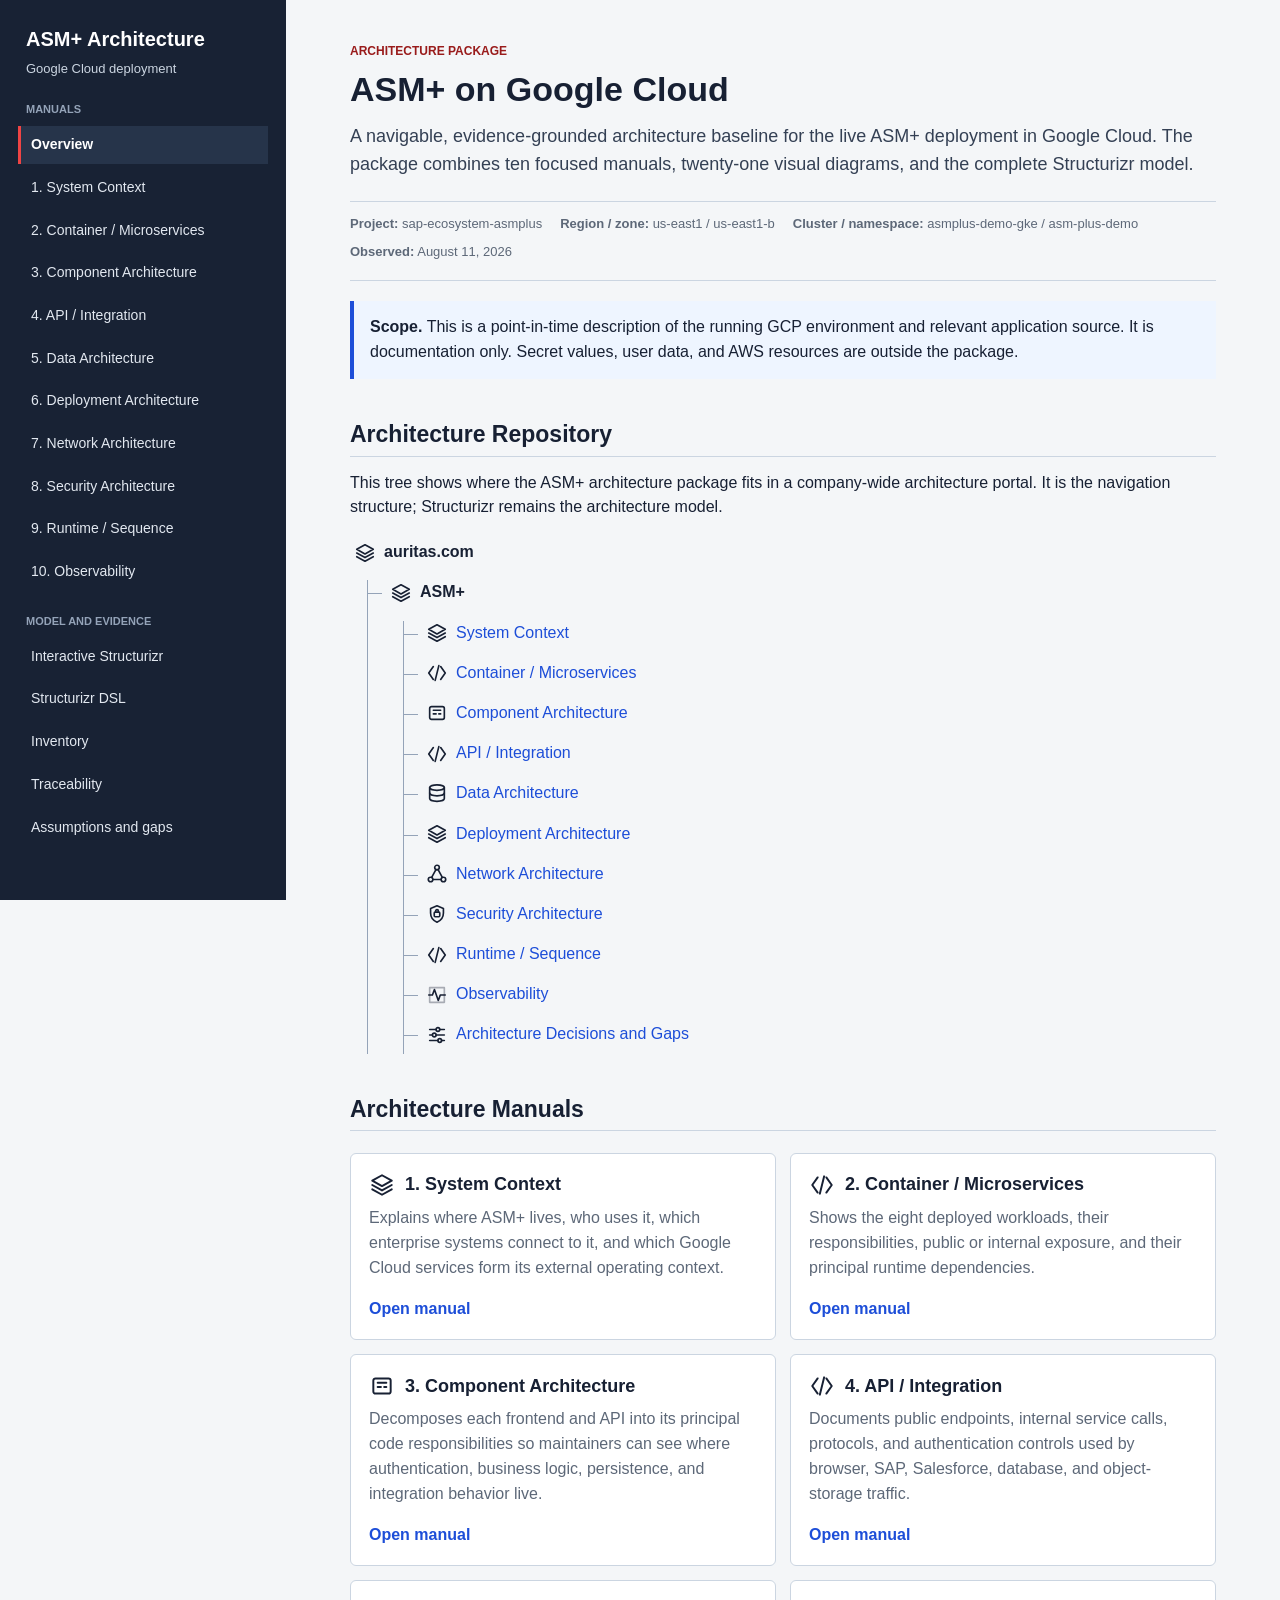
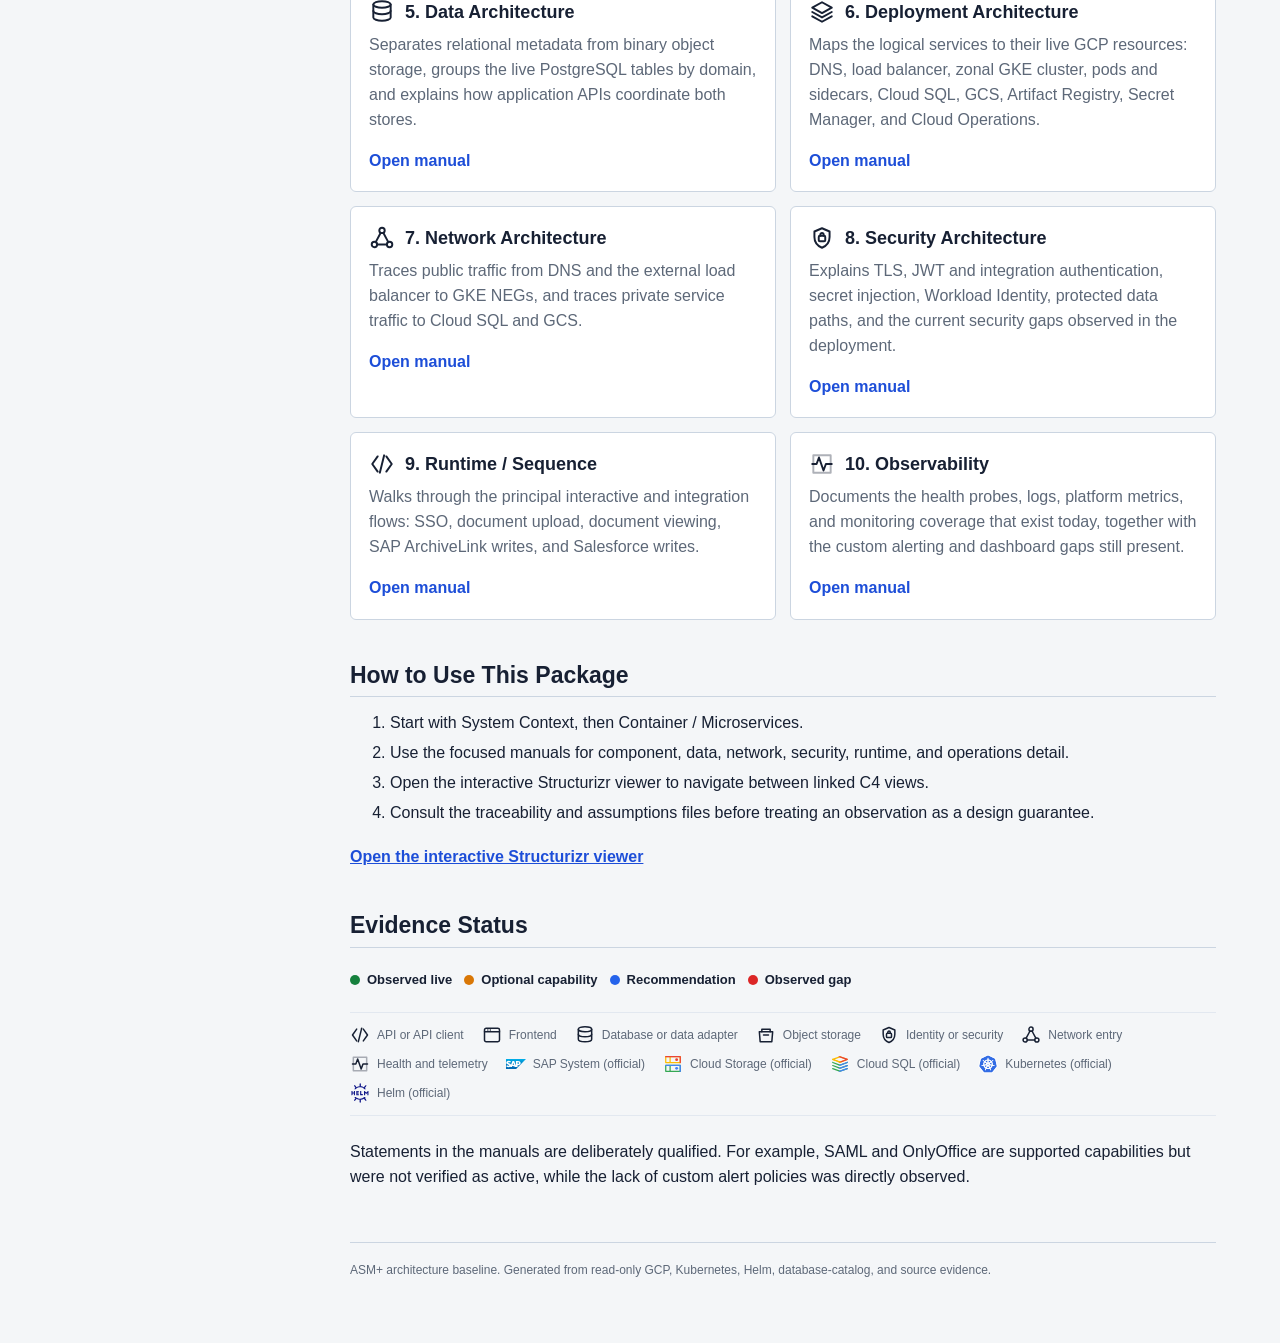
==== index.html @ f62ae991 "Publish hardened ASM+ GCP architecture" ====
<!doctype html>
<html lang="en">
<head>
  <meta charset="utf-8">
  <meta name="viewport" content="width=device-width, initial-scale=1">
  <meta name="description" content="ASM+ on Google Cloud architecture documentation">
  <title>Overview | ASM+ Architecture</title>
  <link rel="stylesheet" href="assets/styles.css">
</head>
<body>
  <a class="skip-link" href="#content">Skip to content</a>
  <div class="layout">
    <aside class="sidebar">
    <a class="brand" href="index.html">ASM+ Architecture</a>
    <p class="brand-subtitle">Google Cloud deployment</p>
    <p class="nav-label">Manuals</p>
    <ul class="nav-list">
      <li><a href="index.html" aria-current="page">Overview</a></li>
      <li><a href="manuals/01-system-context.html">1. System Context</a></li>
<li><a href="manuals/02-container-microservices.html">2. Container / Microservices</a></li>
<li><a href="manuals/03-component-architecture.html">3. Component Architecture</a></li>
<li><a href="manuals/04-api-integration.html">4. API / Integration</a></li>
<li><a href="manuals/05-data-architecture.html">5. Data Architecture</a></li>
<li><a href="manuals/06-deployment-architecture.html">6. Deployment Architecture</a></li>
<li><a href="manuals/07-network-architecture.html">7. Network Architecture</a></li>
<li><a href="manuals/08-security-architecture.html">8. Security Architecture</a></li>
<li><a href="manuals/09-runtime-sequences.html">9. Runtime / Sequence</a></li>
<li><a href="manuals/10-observability.html">10. Observability</a></li>
    </ul>
    <p class="nav-label">Model and evidence</p>
    <ul class="nav-list">
      <li><a href="structurizr-site/index.html">Interactive Structurizr</a></li>
      <li><a href="workspace.dsl">Structurizr DSL</a></li>
      <li><a href="architecture-inventory.md">Inventory</a></li>
      <li><a href="traceability-matrix.md">Traceability</a></li>
      <li><a href="assumptions-and-gaps.md">Assumptions and gaps</a></li>
    </ul>
  </aside>
    <main class="main" id="content">
      <div class="content">
  <p class="eyebrow">Architecture package</p>
  <h1>ASM+ on Google Cloud</h1>
  <p class="lead">A navigable, evidence-grounded architecture baseline for the live ASM+ deployment in Google Cloud. The package combines ten focused manuals, twenty-one visual diagrams, and the complete Structurizr model.</p>
  <div class="meta-row"><span><strong>Project:</strong> sap-ecosystem-asmplus</span><span><strong>Region / zone:</strong> us-east1 / us-east1-b</span><span><strong>Cluster / namespace:</strong> asmplus-demo-gke / asm-plus-demo</span><span><strong>Observed:</strong> August 11, 2026</span></div>
  <div class="notice"><strong>Scope.</strong> This is a point-in-time description of the running GCP environment and relevant application source. It is documentation only. Secret values, user data, and AWS resources are outside the package.</div>
  <section>
    <h2>Architecture Repository</h2>
    <p>This tree shows where the ASM+ architecture package fits in a company-wide architecture portal. It is the navigation structure; Structurizr remains the architecture model.</p>
    <nav class="architecture-tree" aria-label="Architecture repository structure">
  <div class="tree-root"><img src="assets/icons/system.svg" alt=""><strong>auritas.com</strong></div>
  <ul>
    <li><span><img src="assets/icons/system.svg" alt=""><strong>ASM+</strong></span>
      <ul>
        <li><a href="manuals/01-system-context.html"><img src="assets/icons/system.svg" alt="">System Context</a></li>
<li><a href="manuals/02-container-microservices.html"><img src="assets/icons/api.svg" alt="">Container / Microservices</a></li>
<li><a href="manuals/03-component-architecture.html"><img src="assets/icons/component.svg" alt="">Component Architecture</a></li>
<li><a href="manuals/04-api-integration.html"><img src="assets/icons/api.svg" alt="">API / Integration</a></li>
<li><a href="manuals/05-data-architecture.html"><img src="assets/icons/database.svg" alt="">Data Architecture</a></li>
<li><a href="manuals/06-deployment-architecture.html"><img src="assets/icons/system.svg" alt="">Deployment Architecture</a></li>
<li><a href="manuals/07-network-architecture.html"><img src="assets/icons/network.svg" alt="">Network Architecture</a></li>
<li><a href="manuals/08-security-architecture.html"><img src="assets/icons/security.svg" alt="">Security Architecture</a></li>
<li><a href="manuals/09-runtime-sequences.html"><img src="assets/icons/api.svg" alt="">Runtime / Sequence</a></li>
<li><a href="manuals/10-observability.html"><img src="assets/icons/observability.svg" alt="">Observability</a></li>
        <li><a href="assumptions-and-gaps.md"><img src="assets/icons/configuration.svg" alt="">Architecture Decisions and Gaps</a></li>
      </ul>
    </li>
  </ul>
</nav>
  </section>
  <section>
    <h2>Architecture Manuals</h2>
    <div class="manual-grid"><article class="manual-card"><div class="manual-card-heading"><img src="assets/icons/system.svg" alt=""><h2>1. System Context</h2></div><p>Explains where ASM+ lives, who uses it, which enterprise systems connect to it, and which Google Cloud services form its external operating context.</p><a href="manuals/01-system-context.html">Open manual</a></article>
<article class="manual-card"><div class="manual-card-heading"><img src="assets/icons/api.svg" alt=""><h2>2. Container / Microservices</h2></div><p>Shows the eight deployed workloads, their responsibilities, public or internal exposure, and their principal runtime dependencies.</p><a href="manuals/02-container-microservices.html">Open manual</a></article>
<article class="manual-card"><div class="manual-card-heading"><img src="assets/icons/component.svg" alt=""><h2>3. Component Architecture</h2></div><p>Decomposes each frontend and API into its principal code responsibilities so maintainers can see where authentication, business logic, persistence, and integration behavior live.</p><a href="manuals/03-component-architecture.html">Open manual</a></article>
<article class="manual-card"><div class="manual-card-heading"><img src="assets/icons/api.svg" alt=""><h2>4. API / Integration</h2></div><p>Documents public endpoints, internal service calls, protocols, and authentication controls used by browser, SAP, Salesforce, database, and object-storage traffic.</p><a href="manuals/04-api-integration.html">Open manual</a></article>
<article class="manual-card"><div class="manual-card-heading"><img src="assets/icons/database.svg" alt=""><h2>5. Data Architecture</h2></div><p>Separates relational metadata from binary object storage, groups the live PostgreSQL tables by domain, and explains how application APIs coordinate both stores.</p><a href="manuals/05-data-architecture.html">Open manual</a></article>
<article class="manual-card"><div class="manual-card-heading"><img src="assets/icons/system.svg" alt=""><h2>6. Deployment Architecture</h2></div><p>Maps the logical services to their live GCP resources: DNS, load balancer, zonal GKE cluster, pods and sidecars, Cloud SQL, GCS, Artifact Registry, Secret Manager, and Cloud Operations.</p><a href="manuals/06-deployment-architecture.html">Open manual</a></article>
<article class="manual-card"><div class="manual-card-heading"><img src="assets/icons/network.svg" alt=""><h2>7. Network Architecture</h2></div><p>Traces public traffic from DNS and the external load balancer to GKE NEGs, and traces private service traffic to Cloud SQL and GCS.</p><a href="manuals/07-network-architecture.html">Open manual</a></article>
<article class="manual-card"><div class="manual-card-heading"><img src="assets/icons/security.svg" alt=""><h2>8. Security Architecture</h2></div><p>Explains TLS, JWT and integration authentication, secret injection, Workload Identity, protected data paths, and the current security gaps observed in the deployment.</p><a href="manuals/08-security-architecture.html">Open manual</a></article>
<article class="manual-card"><div class="manual-card-heading"><img src="assets/icons/api.svg" alt=""><h2>9. Runtime / Sequence</h2></div><p>Walks through the principal interactive and integration flows: SSO, document upload, document viewing, SAP ArchiveLink writes, and Salesforce writes.</p><a href="manuals/09-runtime-sequences.html">Open manual</a></article>
<article class="manual-card"><div class="manual-card-heading"><img src="assets/icons/observability.svg" alt=""><h2>10. Observability</h2></div><p>Documents the health probes, logs, platform metrics, and monitoring coverage that exist today, together with the custom alerting and dashboard gaps still present.</p><a href="manuals/10-observability.html">Open manual</a></article></div>
  </section>
  <section>
    <h2>How to Use This Package</h2>
    <ol>
      <li>Start with System Context, then Container / Microservices.</li>
      <li>Use the focused manuals for component, data, network, security, runtime, and operations detail.</li>
      <li>Open the interactive Structurizr viewer to navigate between linked C4 views.</li>
      <li>Consult the traceability and assumptions files before treating an observation as a design guarantee.</li>
    </ol>
    <p><a href="structurizr-site/index.html"><strong>Open the interactive Structurizr viewer</strong></a></p>
  </section>
  <section>
    <h2>Evidence Status</h2>
    <div class="status-key"><span class="status observed">Observed live</span><span class="status optional">Optional capability</span><span class="status recommendation">Recommendation</span><span class="status gap">Observed gap</span></div>
    <div class="icon-legend" aria-label="Diagram icon key"><span class="icon-legend-item"><img src="assets/icons/api.svg" alt="">API or API client</span><span class="icon-legend-item"><img src="assets/icons/frontend.svg" alt="">Frontend</span><span class="icon-legend-item"><img src="assets/icons/database.svg" alt="">Database or data adapter</span><span class="icon-legend-item"><img src="assets/icons/object-storage.svg" alt="">Object storage</span><span class="icon-legend-item"><img src="assets/icons/security.svg" alt="">Identity or security</span><span class="icon-legend-item"><img src="assets/icons/network.svg" alt="">Network entry</span><span class="icon-legend-item"><img src="assets/icons/observability.svg" alt="">Health and telemetry</span><span class="icon-legend-item"><img src="assets/icons/vendors/sap.svg" alt="">SAP System (official)</span><span class="icon-legend-item"><img src="assets/icons/vendors/gcp-cloud-storage.svg" alt="">Cloud Storage (official)</span><span class="icon-legend-item"><img src="assets/icons/vendors/gcp-cloud-sql.svg" alt="">Cloud SQL (official)</span><span class="icon-legend-item"><img src="assets/icons/vendors/kubernetes.svg" alt="">Kubernetes (official)</span><span class="icon-legend-item"><img src="assets/icons/vendors/helm.svg" alt="">Helm (official)</span></div>
    <p>Statements in the manuals are deliberately qualified. For example, SAML and OnlyOffice are supported capabilities but were not verified as active, while the lack of custom alert policies was directly observed.</p>
  </section>
  <footer class="page-footer">ASM+ architecture baseline. Generated from read-only GCP, Kubernetes, Helm, database-catalog, and source evidence.</footer></div>
    </main>
  </div>
  <script src="assets/site.js"></script>
</body>
</html>
---- assets/styles.css ----
:root {
  color-scheme: light;
  --ink: #172033;
  --muted: #5d6878;
  --line: #cbd5e1;
  --soft-line: #e2e8f0;
  --paper: #ffffff;
  --canvas: #f4f6f8;
  --nav: #182234;
  --nav-active: #b91c1c;
  --blue: #1d4ed8;
  --green: #166534;
  --amber: #92400e;
  --red: #991b1b;
}

* { box-sizing: border-box; }

html { scroll-behavior: smooth; }

body {
  margin: 0;
  color: var(--ink);
  background: var(--canvas);
  font-family: Arial, Helvetica, sans-serif;
  font-size: 16px;
  line-height: 1.55;
}

a { color: var(--blue); }
a:hover { text-decoration-thickness: 2px; }

.layout {
  min-height: 100vh;
  display: grid;
  grid-template-columns: 286px minmax(0, 1fr);
}

.sidebar {
  position: sticky;
  top: 0;
  height: 100vh;
  overflow-y: auto;
  background: var(--nav);
  color: #ffffff;
  padding: 24px 18px;
}

.brand {
  display: block;
  color: #ffffff;
  font-size: 20px;
  font-weight: 700;
  text-decoration: none;
  margin: 0 8px 4px;
}

.brand-subtitle {
  color: #cbd5e1;
  font-size: 13px;
  margin: 0 8px 22px;
}

.nav-label {
  color: #94a3b8;
  font-size: 11px;
  font-weight: 700;
  text-transform: uppercase;
  margin: 22px 8px 8px;
}

.nav-list {
  list-style: none;
  padding: 0;
  margin: 0;
}

.nav-list a {
  display: block;
  color: #e2e8f0;
  text-decoration: none;
  padding: 8px 10px;
  border-left: 3px solid transparent;
  font-size: 14px;
}

.nav-list a:hover {
  color: #ffffff;
  background: #243249;
}

.nav-list a[aria-current="page"] {
  color: #ffffff;
  background: #26344a;
  border-left-color: #ef4444;
  font-weight: 700;
}

.main {
  min-width: 0;
  padding: 42px clamp(24px, 5vw, 72px) 64px;
}

.content {
  width: min(1180px, 100%);
  margin: 0 auto;
}

.eyebrow {
  color: var(--red);
  font-size: 12px;
  font-weight: 700;
  text-transform: uppercase;
  margin: 0 0 8px;
}

h1, h2, h3 {
  letter-spacing: 0;
  line-height: 1.2;
}

h1 {
  font-size: 34px;
  margin: 0 0 14px;
}

.title-row {
  display: flex;
  align-items: flex-start;
  gap: 14px;
}

.title-row h1 { margin-bottom: 14px; }

.title-icon {
  width: 38px;
  height: 38px;
  flex: 0 0 38px;
  margin-top: 22px;
}

h2 {
  font-size: 23px;
  margin: 42px 0 14px;
  padding-bottom: 7px;
  border-bottom: 1px solid var(--line);
}

h3 {
  font-size: 18px;
  margin: 28px 0 10px;
}

p { margin: 0 0 16px; }

.lead {
  max-width: 900px;
  color: #344054;
  font-size: 18px;
  margin-bottom: 22px;
}

.meta-row {
  display: flex;
  flex-wrap: wrap;
  gap: 8px 18px;
  color: var(--muted);
  font-size: 13px;
  padding: 12px 0 18px;
  border-top: 1px solid var(--line);
  border-bottom: 1px solid var(--line);
}

.status-key {
  display: flex;
  flex-wrap: wrap;
  gap: 12px;
  margin: 22px 0;
}

.status {
  display: inline-flex;
  align-items: center;
  gap: 7px;
  font-size: 13px;
  font-weight: 700;
}

.status::before {
  content: "";
  width: 10px;
  height: 10px;
  border-radius: 50%;
  background: #64748b;
}

.status.observed::before { background: #15803d; }
.status.optional::before { background: #d97706; }
.status.recommendation::before { background: #2563eb; }
.status.gap::before { background: #dc2626; }

.icon-legend {
  display: flex;
  flex-wrap: wrap;
  gap: 9px 18px;
  padding: 12px 0;
  border-top: 1px solid var(--soft-line);
  border-bottom: 1px solid var(--soft-line);
  margin: 18px 0 24px;
}

.icon-legend-item {
  display: inline-flex;
  align-items: center;
  gap: 7px;
  color: var(--muted);
  font-size: 12px;
}

.icon-legend-item img {
  width: 20px;
  height: 20px;
}

.notice {
  border-left: 4px solid var(--blue);
  background: #eef5ff;
  padding: 14px 16px;
  margin: 20px 0;
}

.notice.warning {
  border-left-color: #d97706;
  background: #fff8e8;
}

.notice.risk {
  border-left-color: #dc2626;
  background: #fff1f2;
}

.diagram-block {
  margin: 24px 0 34px;
}

.diagram-frame {
  overflow: auto;
  background: var(--paper);
  border: 1px solid #94a3b8;
  padding: 14px;
}

.diagram-frame img {
  display: block;
  width: 100%;
  max-width: 100%;
  min-width: 720px;
  height: auto;
  margin: 0 auto;
  transition: opacity 140ms ease;
}

.diagram-frame a {
  display: block;
  cursor: zoom-in;
}

.diagram-frame a:hover img {
  opacity: 0.88;
}

.diagram-frame a:focus-visible {
  outline: 2px solid #1d4ed8;
  outline-offset: 3px;
}

.diagram-caption {
  color: var(--muted);
  font-size: 13px;
  margin: 8px 0 0;
}

.diagram-links {
  display: flex;
  flex-wrap: wrap;
  gap: 14px;
  font-size: 13px;
  margin-top: 8px;
}

.manual-grid,
.fact-grid {
  display: grid;
  grid-template-columns: repeat(2, minmax(0, 1fr));
  gap: 14px;
  margin: 22px 0;
}

.manual-card,
.fact {
  background: var(--paper);
  border: 1px solid var(--line);
  border-radius: 6px;
  padding: 18px;
}

.manual-card h2,
.fact h3 {
  border: 0;
  padding: 0;
  margin: 0 0 8px;
  font-size: 18px;
}

.manual-card-heading {
  display: flex;
  align-items: center;
  gap: 10px;
  margin-bottom: 8px;
}

.manual-card-heading img {
  width: 26px;
  height: 26px;
  flex: 0 0 26px;
}

.manual-card-heading h2 { margin: 0; }

.manual-card p,
.fact p { color: var(--muted); }

.manual-card a {
  font-weight: 700;
  text-decoration: none;
}

.architecture-tree {
  margin: 20px 0 30px;
  padding: 0 0 0 4px;
}

.architecture-tree ul {
  list-style: none;
  margin: 8px 0 0 13px;
  padding: 0 0 0 22px;
  border-left: 1px solid #94a3b8;
}

.architecture-tree li {
  position: relative;
  margin: 9px 0;
}

.architecture-tree li::before {
  content: "";
  position: absolute;
  left: -22px;
  top: 13px;
  width: 14px;
  border-top: 1px solid #94a3b8;
}

.architecture-tree a,
.architecture-tree span,
.tree-root {
  display: inline-flex;
  align-items: center;
  gap: 8px;
}

.architecture-tree a { text-decoration: none; }
.architecture-tree a:hover { text-decoration: underline; }

.architecture-tree img,
.tree-root img {
  width: 22px;
  height: 22px;
  flex: 0 0 22px;
}

table {
  width: 100%;
  border-collapse: collapse;
  background: var(--paper);
  margin: 0;
}

.table-scroll {
  max-width: 100%;
  overflow-x: auto;
  margin: 18px 0 26px;
}

th, td {
  border: 1px solid var(--line);
  padding: 9px 11px;
  text-align: left;
  vertical-align: top;
}

th {
  background: #edf1f5;
  font-size: 13px;
}

td { font-size: 14px; }

code {
  font-family: Consolas, "Courier New", monospace;
  font-size: 0.92em;
  background: #eef1f4;
  padding: 1px 4px;
}

pre {
  overflow: auto;
  color: #f8fafc;
  background: #172033;
  border: 1px solid #0f172a;
  padding: 14px;
  margin: 16px 0 24px;
}

pre code {
  color: inherit;
  background: transparent;
  padding: 0;
}

ul, ol { margin: 10px 0 20px; }
li { margin: 5px 0; }

.page-footer {
  color: var(--muted);
  font-size: 12px;
  margin-top: 52px;
  padding-top: 18px;
  border-top: 1px solid var(--line);
}

.skip-link {
  position: absolute;
  top: -100px;
  left: 12px;
  background: #ffffff;
  color: #000000;
  padding: 8px;
  z-index: 10;
}

.skip-link:focus { top: 12px; }

@media (max-width: 860px) {
  .layout { display: block; }
  .sidebar {
    position: static;
    height: auto;
    padding: 18px;
  }
  .nav-list {
    display: grid;
    grid-template-columns: repeat(2, minmax(0, 1fr));
  }
  .main { padding: 28px 18px 48px; }
  h1 { font-size: 28px; }
  .manual-grid, .fact-grid { grid-template-columns: 1fr; }
}

@media print {
  body { background: #ffffff; font-size: 11pt; }
  .layout { display: block; }
  .sidebar { display: none; }
  .main { padding: 0; }
  a { color: #000000; text-decoration: none; }
  .diagram-frame { overflow: visible; }
  .diagram-frame img { width: 100%; min-width: 0; }
  .table-scroll { overflow: visible; }
  .notice, .manual-card, .fact { break-inside: avoid; }
}
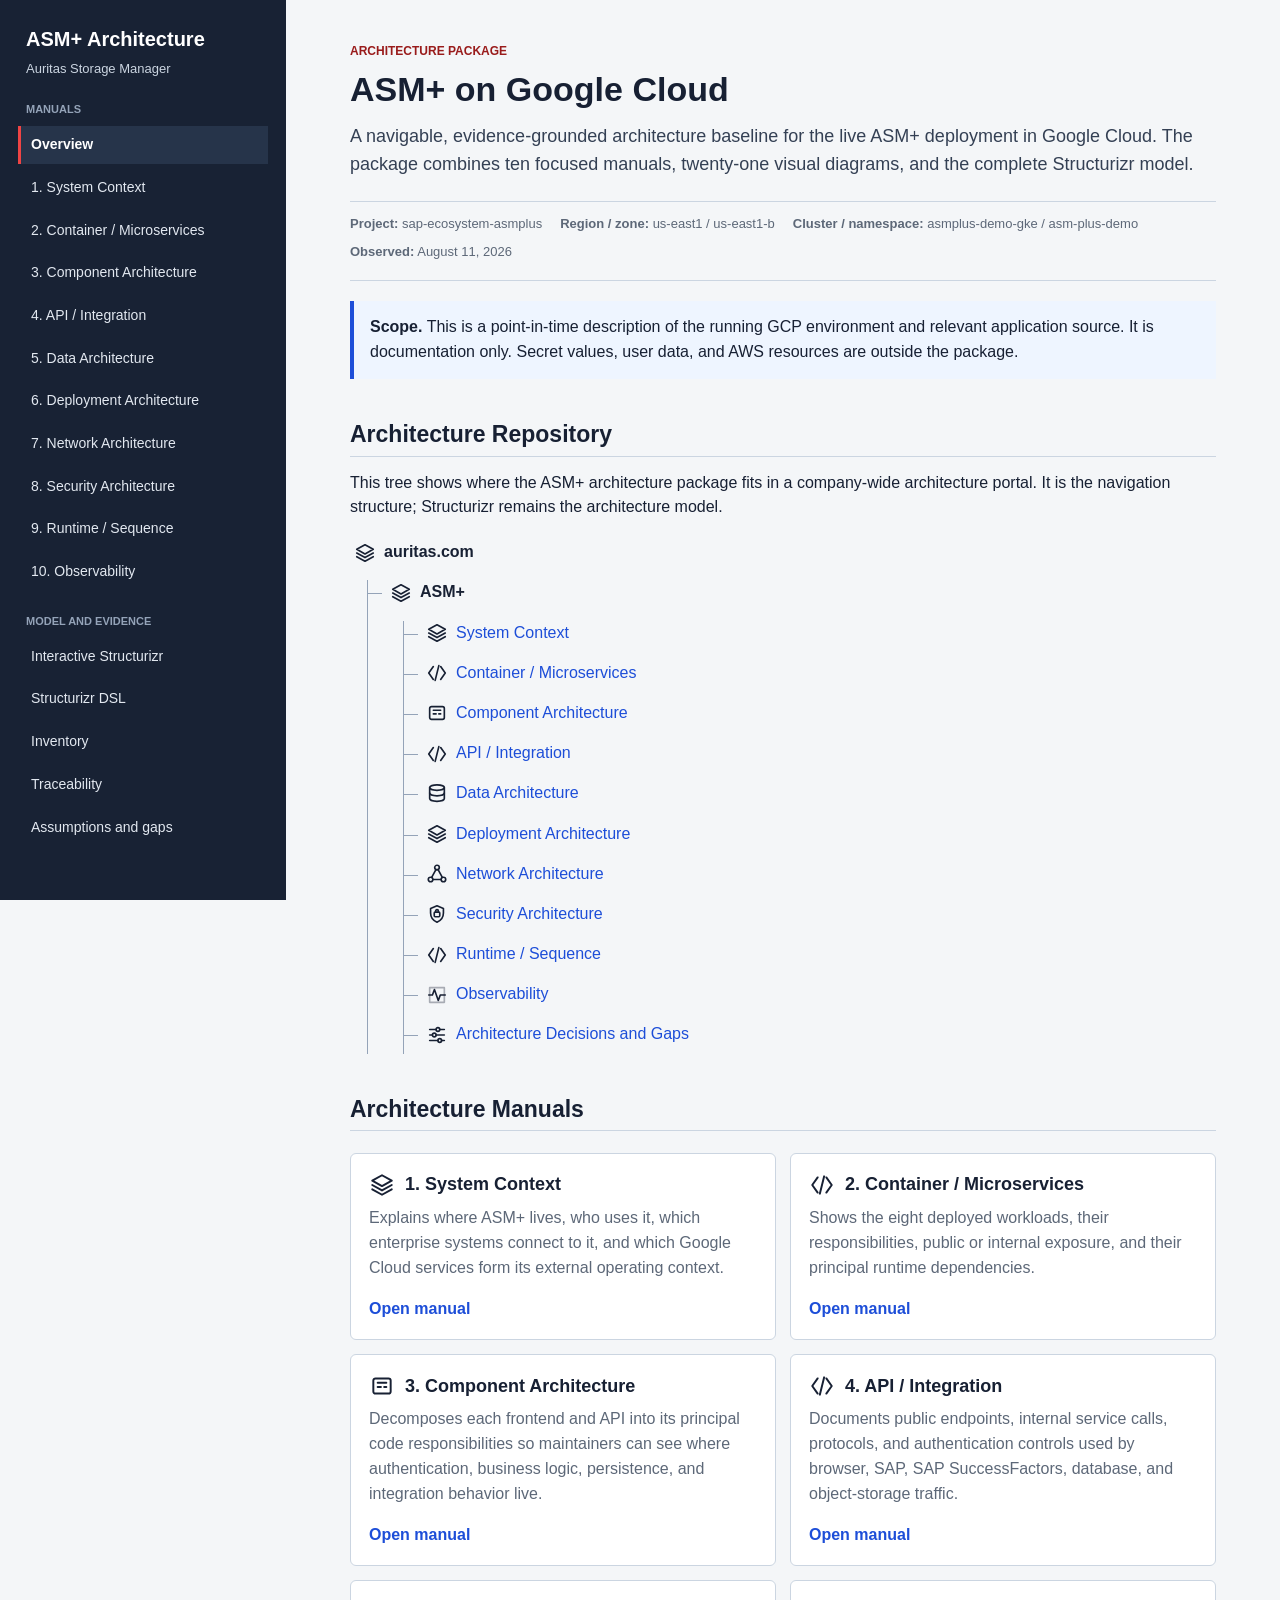
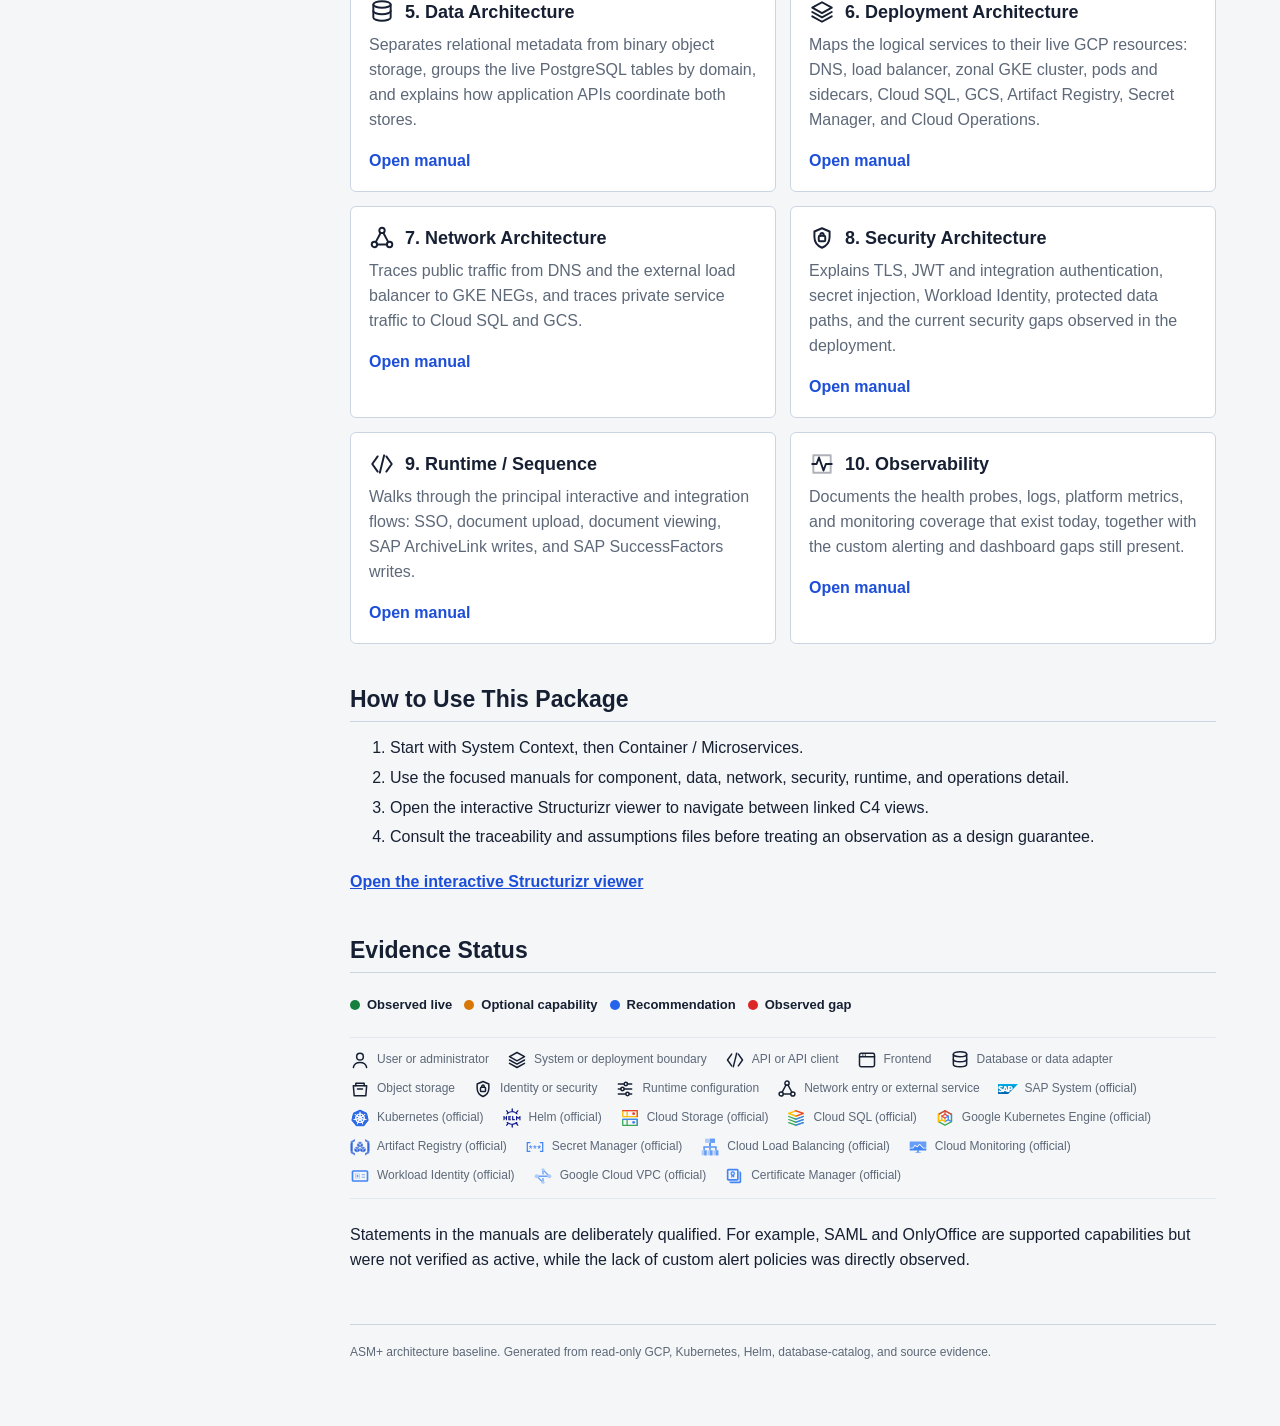
==== commit 14548b93: "Update ASM+ architecture documentation" ====
--- a/index.html
+++ b/index.html
@@ -12,7 +12,7 @@
   <div class="layout">
     <aside class="sidebar">
     <a class="brand" href="index.html">ASM+ Architecture</a>
-    <p class="brand-subtitle">Google Cloud deployment</p>
+    <p class="brand-subtitle">Auritas Storage Manager</p>
     <p class="nav-label">Manuals</p>
     <ul class="nav-list">
       <li><a href="index.html" aria-current="page">Overview</a></li>
@@ -72,12 +72,12 @@
     <div class="manual-grid"><article class="manual-card"><div class="manual-card-heading"><img src="assets/icons/system.svg" alt=""><h2>1. System Context</h2></div><p>Explains where ASM+ lives, who uses it, which enterprise systems connect to it, and which Google Cloud services form its external operating context.</p><a href="manuals/01-system-context.html">Open manual</a></article>
 <article class="manual-card"><div class="manual-card-heading"><img src="assets/icons/api.svg" alt=""><h2>2. Container / Microservices</h2></div><p>Shows the eight deployed workloads, their responsibilities, public or internal exposure, and their principal runtime dependencies.</p><a href="manuals/02-container-microservices.html">Open manual</a></article>
 <article class="manual-card"><div class="manual-card-heading"><img src="assets/icons/component.svg" alt=""><h2>3. Component Architecture</h2></div><p>Decomposes each frontend and API into its principal code responsibilities so maintainers can see where authentication, business logic, persistence, and integration behavior live.</p><a href="manuals/03-component-architecture.html">Open manual</a></article>
-<article class="manual-card"><div class="manual-card-heading"><img src="assets/icons/api.svg" alt=""><h2>4. API / Integration</h2></div><p>Documents public endpoints, internal service calls, protocols, and authentication controls used by browser, SAP, Salesforce, database, and object-storage traffic.</p><a href="manuals/04-api-integration.html">Open manual</a></article>
+<article class="manual-card"><div class="manual-card-heading"><img src="assets/icons/api.svg" alt=""><h2>4. API / Integration</h2></div><p>Documents public endpoints, internal service calls, protocols, and authentication controls used by browser, SAP, SAP SuccessFactors, database, and object-storage traffic.</p><a href="manuals/04-api-integration.html">Open manual</a></article>
 <article class="manual-card"><div class="manual-card-heading"><img src="assets/icons/database.svg" alt=""><h2>5. Data Architecture</h2></div><p>Separates relational metadata from binary object storage, groups the live PostgreSQL tables by domain, and explains how application APIs coordinate both stores.</p><a href="manuals/05-data-architecture.html">Open manual</a></article>
 <article class="manual-card"><div class="manual-card-heading"><img src="assets/icons/system.svg" alt=""><h2>6. Deployment Architecture</h2></div><p>Maps the logical services to their live GCP resources: DNS, load balancer, zonal GKE cluster, pods and sidecars, Cloud SQL, GCS, Artifact Registry, Secret Manager, and Cloud Operations.</p><a href="manuals/06-deployment-architecture.html">Open manual</a></article>
 <article class="manual-card"><div class="manual-card-heading"><img src="assets/icons/network.svg" alt=""><h2>7. Network Architecture</h2></div><p>Traces public traffic from DNS and the external load balancer to GKE NEGs, and traces private service traffic to Cloud SQL and GCS.</p><a href="manuals/07-network-architecture.html">Open manual</a></article>
 <article class="manual-card"><div class="manual-card-heading"><img src="assets/icons/security.svg" alt=""><h2>8. Security Architecture</h2></div><p>Explains TLS, JWT and integration authentication, secret injection, Workload Identity, protected data paths, and the current security gaps observed in the deployment.</p><a href="manuals/08-security-architecture.html">Open manual</a></article>
-<article class="manual-card"><div class="manual-card-heading"><img src="assets/icons/api.svg" alt=""><h2>9. Runtime / Sequence</h2></div><p>Walks through the principal interactive and integration flows: SSO, document upload, document viewing, SAP ArchiveLink writes, and Salesforce writes.</p><a href="manuals/09-runtime-sequences.html">Open manual</a></article>
+<article class="manual-card"><div class="manual-card-heading"><img src="assets/icons/api.svg" alt=""><h2>9. Runtime / Sequence</h2></div><p>Walks through the principal interactive and integration flows: SSO, document upload, document viewing, SAP ArchiveLink writes, and SAP SuccessFactors writes.</p><a href="manuals/09-runtime-sequences.html">Open manual</a></article>
 <article class="manual-card"><div class="manual-card-heading"><img src="assets/icons/observability.svg" alt=""><h2>10. Observability</h2></div><p>Documents the health probes, logs, platform metrics, and monitoring coverage that exist today, together with the custom alerting and dashboard gaps still present.</p><a href="manuals/10-observability.html">Open manual</a></article></div>
   </section>
   <section>
@@ -93,7 +93,7 @@
   <section>
     <h2>Evidence Status</h2>
     <div class="status-key"><span class="status observed">Observed live</span><span class="status optional">Optional capability</span><span class="status recommendation">Recommendation</span><span class="status gap">Observed gap</span></div>
-    <div class="icon-legend" aria-label="Diagram icon key"><span class="icon-legend-item"><img src="assets/icons/api.svg" alt="">API or API client</span><span class="icon-legend-item"><img src="assets/icons/frontend.svg" alt="">Frontend</span><span class="icon-legend-item"><img src="assets/icons/database.svg" alt="">Database or data adapter</span><span class="icon-legend-item"><img src="assets/icons/object-storage.svg" alt="">Object storage</span><span class="icon-legend-item"><img src="assets/icons/security.svg" alt="">Identity or security</span><span class="icon-legend-item"><img src="assets/icons/network.svg" alt="">Network entry</span><span class="icon-legend-item"><img src="assets/icons/observability.svg" alt="">Health and telemetry</span><span class="icon-legend-item"><img src="assets/icons/vendors/sap.svg" alt="">SAP System (official)</span><span class="icon-legend-item"><img src="assets/icons/vendors/gcp-cloud-storage.svg" alt="">Cloud Storage (official)</span><span class="icon-legend-item"><img src="assets/icons/vendors/gcp-cloud-sql.svg" alt="">Cloud SQL (official)</span><span class="icon-legend-item"><img src="assets/icons/vendors/kubernetes.svg" alt="">Kubernetes (official)</span><span class="icon-legend-item"><img src="assets/icons/vendors/helm.svg" alt="">Helm (official)</span></div>
+    <div class="icon-legend" aria-label="Icon key for the diagrams on this page"><span class="icon-legend-item" data-icon-category="user"><img src="assets/icons/user.svg" alt="">User or administrator</span><span class="icon-legend-item" data-icon-category="system"><img src="assets/icons/system.svg" alt="">System or deployment boundary</span><span class="icon-legend-item" data-icon-category="api"><img src="assets/icons/api.svg" alt="">API or API client</span><span class="icon-legend-item" data-icon-category="frontend"><img src="assets/icons/frontend.svg" alt="">Frontend</span><span class="icon-legend-item" data-icon-category="database"><img src="assets/icons/database.svg" alt="">Database or data adapter</span><span class="icon-legend-item" data-icon-category="object-storage"><img src="assets/icons/object-storage.svg" alt="">Object storage</span><span class="icon-legend-item" data-icon-category="security"><img src="assets/icons/security.svg" alt="">Identity or security</span><span class="icon-legend-item" data-icon-category="configuration"><img src="assets/icons/configuration.svg" alt="">Runtime configuration</span><span class="icon-legend-item" data-icon-category="network"><img src="assets/icons/network.svg" alt="">Network entry or external service</span><span class="icon-legend-item" data-icon-category="sap-official"><img src="assets/icons/vendors/sap.svg" alt="">SAP System (official)</span><span class="icon-legend-item" data-icon-category="kubernetes-official"><img src="assets/icons/vendors/kubernetes.svg" alt="">Kubernetes (official)</span><span class="icon-legend-item" data-icon-category="helm-official"><img src="assets/icons/vendors/helm.svg" alt="">Helm (official)</span><span class="icon-legend-item" data-icon-category="gcp-cloud-storage"><img src="assets/icons/vendors/gcp-cloud-storage.svg" alt="">Cloud Storage (official)</span><span class="icon-legend-item" data-icon-category="gcp-cloud-sql"><img src="assets/icons/vendors/gcp-cloud-sql.svg" alt="">Cloud SQL (official)</span><span class="icon-legend-item" data-icon-category="gcp-gke"><img src="assets/icons/vendors/gcp-gke.svg" alt="">Google Kubernetes Engine (official)</span><span class="icon-legend-item" data-icon-category="gcp-artifact-registry"><img src="assets/icons/vendors/gcp-artifact-registry.svg" alt="">Artifact Registry (official)</span><span class="icon-legend-item" data-icon-category="gcp-secret-manager"><img src="assets/icons/vendors/gcp-secret-manager.svg" alt="">Secret Manager (official)</span><span class="icon-legend-item" data-icon-category="gcp-load-balancing"><img src="assets/icons/vendors/gcp-cloud-load-balancing.svg" alt="">Cloud Load Balancing (official)</span><span class="icon-legend-item" data-icon-category="gcp-cloud-monitoring"><img src="assets/icons/vendors/gcp-cloud-monitoring.svg" alt="">Cloud Monitoring (official)</span><span class="icon-legend-item" data-icon-category="gcp-workload-identity"><img src="assets/icons/vendors/gcp-workload-identity.svg" alt="">Workload Identity (official)</span><span class="icon-legend-item" data-icon-category="gcp-network"><img src="assets/icons/vendors/gcp-cloud-network.svg" alt="">Google Cloud VPC (official)</span><span class="icon-legend-item" data-icon-category="gcp-certificate"><img src="assets/icons/vendors/gcp-certificate-manager.svg" alt="">Certificate Manager (official)</span></div>
     <p>Statements in the manuals are deliberately qualified. For example, SAML and OnlyOffice are supported capabilities but were not verified as active, while the lack of custom alert policies was directly observed.</p>
   </section>
   <footer class="page-footer">ASM+ architecture baseline. Generated from read-only GCP, Kubernetes, Helm, database-catalog, and source evidence.</footer></div>
--- a/assets/styles.css
+++ b/assets/styles.css
@@ -244,6 +244,7 @@
 }
 
 .diagram-frame {
+  position: relative;
   overflow: auto;
   background: var(--paper);
   border: 1px solid #94a3b8;
@@ -260,18 +261,58 @@
   transition: opacity 140ms ease;
 }
 
-.diagram-frame a {
+.diagram-open-link {
   display: block;
   cursor: zoom-in;
 }
 
-.diagram-frame a:hover img {
+.diagram-open-link:hover img {
   opacity: 0.88;
 }
 
-.diagram-frame a:focus-visible {
+.diagram-open-link:focus-visible {
   outline: 2px solid #1d4ed8;
   outline-offset: 3px;
+}
+
+.diagram-download {
+  position: absolute;
+  top: 0;
+  right: 0;
+  z-index: 2;
+  display: grid;
+  width: 38px;
+  height: 38px;
+  place-items: center;
+  color: #172033;
+  background: rgba(255, 255, 255, 0.96);
+  border: 1px solid #94a3b8;
+  border-top: 0;
+  border-right: 0;
+  border-radius: 0 0 0 6px;
+  box-shadow: 0 2px 8px rgba(15, 23, 42, 0.16);
+  text-decoration: none;
+}
+
+.diagram-download:hover {
+  color: #1d4ed8;
+  background: #eef5ff;
+  border-color: #1d4ed8;
+}
+
+.diagram-download:focus-visible {
+  outline: 2px solid #1d4ed8;
+  outline-offset: 2px;
+}
+
+.diagram-download svg {
+  width: 21px;
+  height: 21px;
+  fill: none;
+  stroke: currentColor;
+  stroke-width: 1.9;
+  stroke-linecap: round;
+  stroke-linejoin: round;
 }
 
 .diagram-caption {
@@ -473,6 +514,7 @@
   .sidebar { display: none; }
   .main { padding: 0; }
   a { color: #000000; text-decoration: none; }
+  .diagram-download { display: none; }
   .diagram-frame { overflow: visible; }
   .diagram-frame img { width: 100%; min-width: 0; }
   .table-scroll { overflow: visible; }
